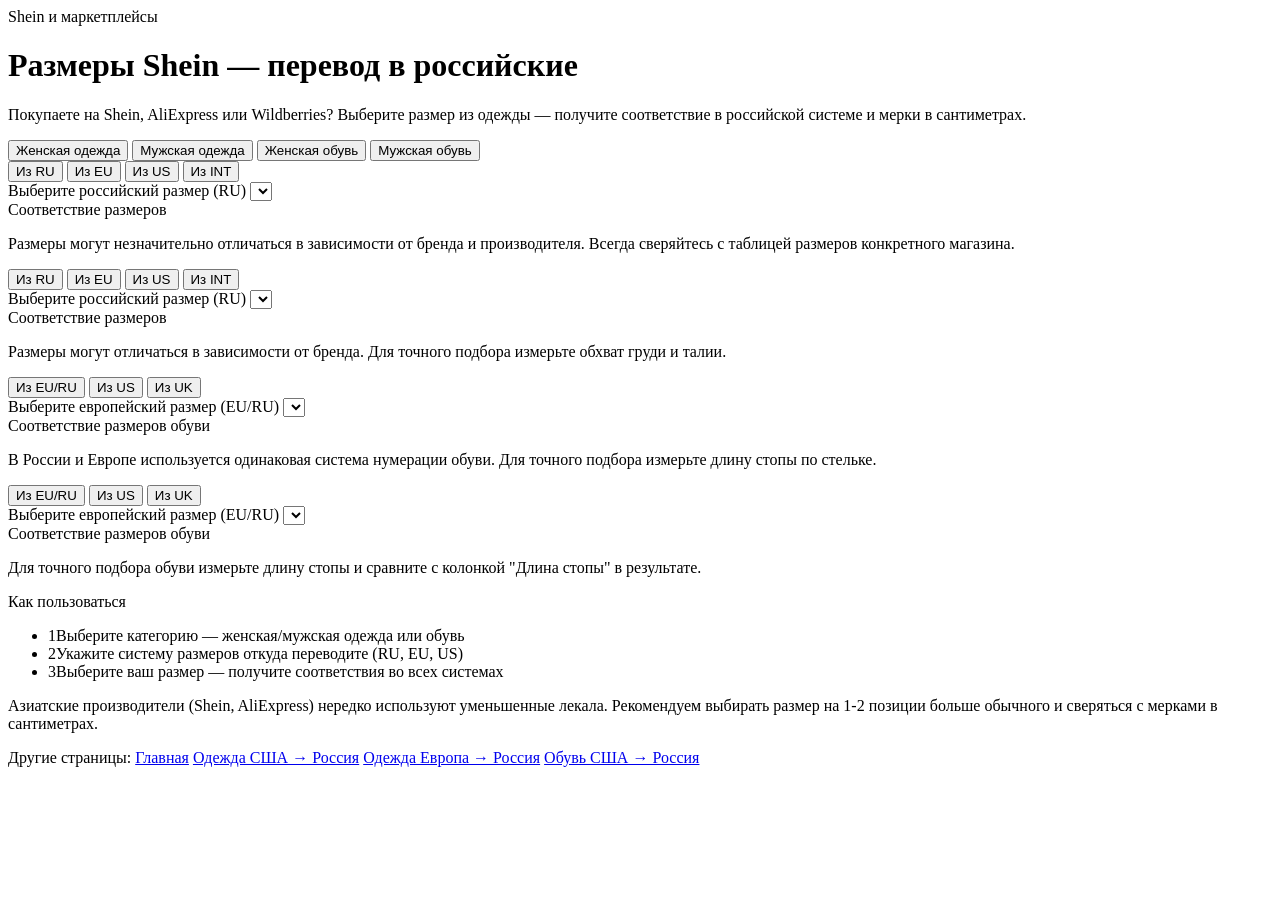
==== razmer-shein-wildberries.html @ 221fbdb4 "Add files via upload" ====
<!DOCTYPE html>
<html lang="ru">
<head>
<meta charset="UTF-8">
<meta name="viewport" content="width=device-width, initial-scale=1.0">
<title>Размеры Shein и Wildberries — как перевести в российский | Size-RU</title>
<meta name="description" content="Как перевести размеры Shein в российские. Таблица соответствия размеров для заказов с Shein, AliExpress, Wildberries.">
<link rel="canonical" href="https://size-ru.ru/razmer-shein-wildberries.html">
<link rel="icon" href="./favicon.svg" type="image/svg+xml">
<link rel="preconnect" href="https://fonts.googleapis.com">
<link rel="preconnect" href="https://fonts.gstatic.com" crossorigin>
<link href="https://fonts.googleapis.com/css2?family=Inter:wght@400;500;600&family=JetBrains+Mono:wght@500;600;700&display=swap" rel="stylesheet">
<link rel="stylesheet" href="./assets/style.css">
</head>
<body>
  <script type="text/javascript">
    (function(m,e,t,r,i,k,a){
        m[i]=m[i]||function(){(m[i].a=m[i].a||[]).push(arguments)};
        m[i].l=1*new Date();
        for (var j = 0; j < document.scripts.length; j++) {if (document.scripts[j].src === r) { return; }}
        k=e.createElement(t),a=e.getElementsByTagName(t)[0],k.async=1,k.src=r,a.parentNode.insertBefore(k,a)
    })(window, document,'script','https://mc.yandex.ru/metrika/tag.js?id=111348651', 'ym');
    ym(111348651, 'init', {ssr:true, webvisor:true, clickmap:true, ecommerce:"dataLayer", referrer: document.referrer, url: location.href, accurateTrackBounce:true, trackLinks:true});
</script>
<noscript><div><img src="https://mc.yandex.ru/watch/111348651" style="position:absolute; left:-9999px;" alt="" /></div></noscript>
<div class="page">
  <span class="eyebrow">Shein и маркетплейсы</span>
  <h1>Размеры Shein — перевод в российские</h1>
  <p class="sub">Покупаете на Shein, AliExpress или Wildberries? Выберите размер из одежды — получите соответствие в российской системе и мерки в сантиметрах.</p>

  <div class="cat-tabs">
    <button class="cat-btn active" data-cat="women-clothes">Женская одежда</button>
    <button class="cat-btn" data-cat="men-clothes">Мужская одежда</button>
    <button class="cat-btn" data-cat="women-shoes">Женская обувь</button>
    <button class="cat-btn" data-cat="men-shoes">Мужская обувь</button>
  </div>

  <div class="cat-panel active" id="panel-women-clothes">
    <div class="direction-wrap">
      <button class="dir-btn active" data-dir="ru">Из RU</button>
      <button class="dir-btn" data-dir="eu">Из EU</button>
      <button class="dir-btn" data-dir="us">Из US</button>
      <button class="dir-btn" data-dir="int">Из INT</button>
    </div>
    <div class="input-wrap">
      <label class="input-label" for="wc-select">Выберите российский размер (RU)</label>
      <select class="size-select" id="wc-select"></select>
    </div>
    <div class="result-block" id="wc-result">
      <div class="result-header"><span class="result-label">Соответствие размеров</span></div>
      <div class="result-grid"></div>
    </div>
    <p class="size-note">Размеры могут незначительно отличаться в зависимости от бренда и производителя. Всегда сверяйтесь с таблицей размеров конкретного магазина.</p>
  </div>

  <div class="cat-panel" id="panel-men-clothes">
    <div class="direction-wrap">
      <button class="dir-btn active" data-dir="ru">Из RU</button>
      <button class="dir-btn" data-dir="eu">Из EU</button>
      <button class="dir-btn" data-dir="us">Из US</button>
      <button class="dir-btn" data-dir="int">Из INT</button>
    </div>
    <div class="input-wrap">
      <label class="input-label" for="mc-select">Выберите российский размер (RU)</label>
      <select class="size-select" id="mc-select"></select>
    </div>
    <div class="result-block" id="mc-result">
      <div class="result-header"><span class="result-label">Соответствие размеров</span></div>
      <div class="result-grid"></div>
    </div>
    <p class="size-note">Размеры могут отличаться в зависимости от бренда. Для точного подбора измерьте обхват груди и талии.</p>
  </div>

  <div class="cat-panel" id="panel-women-shoes">
    <div class="direction-wrap">
      <button class="dir-btn active" data-dir="eu">Из EU/RU</button>
      <button class="dir-btn" data-dir="us">Из US</button>
      <button class="dir-btn" data-dir="uk">Из UK</button>
    </div>
    <div class="input-wrap">
      <label class="input-label" for="ws-select">Выберите европейский размер (EU/RU)</label>
      <select class="size-select" id="ws-select"></select>
    </div>
    <div class="result-block" id="ws-result">
      <div class="result-header"><span class="result-label">Соответствие размеров обуви</span></div>
      <div class="result-grid"></div>
    </div>
    <p class="size-note">В России и Европе используется одинаковая система нумерации обуви. Для точного подбора измерьте длину стопы по стельке.</p>
  </div>

  <div class="cat-panel" id="panel-men-shoes">
    <div class="direction-wrap">
      <button class="dir-btn active" data-dir="eu">Из EU/RU</button>
      <button class="dir-btn" data-dir="us">Из US</button>
      <button class="dir-btn" data-dir="uk">Из UK</button>
    </div>
    <div class="input-wrap">
      <label class="input-label" for="ms-select">Выберите европейский размер (EU/RU)</label>
      <select class="size-select" id="ms-select"></select>
    </div>
    <div class="result-block" id="ms-result">
      <div class="result-header"><span class="result-label">Соответствие размеров обуви</span></div>
      <div class="result-grid"></div>
    </div>
    <p class="size-note">Для точного подбора обуви измерьте длину стопы и сравните с колонкой "Длина стопы" в результате.</p>
  </div>

  <section class="how">
    <p class="how-title">Как пользоваться</p>
    <ul class="how-list">
      <li><span class="how-num">1</span>Выберите категорию — женская/мужская одежда или обувь</li>
      <li><span class="how-num">2</span>Укажите систему размеров откуда переводите (RU, EU, US)</li>
      <li><span class="how-num">3</span>Выберите ваш размер — получите соответствия во всех системах</li>
    </ul>
  </section>

  <p class="disclaimer">Азиатские производители (Shein, AliExpress) нередко используют уменьшенные лекала. Рекомендуем выбирать размер на 1-2 позиции больше обычного и сверяться с мерками в сантиметрах.</p>

  <nav class="doc-links">
    <span>Другие страницы:</span>
    <a href="./index.html">Главная</a>
    <a href="./razmery-odezhdy-ssha-rossiya.html">Одежда США → Россия</a>
    <a href="./razmery-odezhdy-evropa-rossiya.html">Одежда Европа → Россия</a>
    <a href="./razmery-obuvi-ssha-rossiya.html">Обувь США → Россия</a>
  </nav>
</div>

<script src="./assets/tool.js"></script>
</body>
</html>
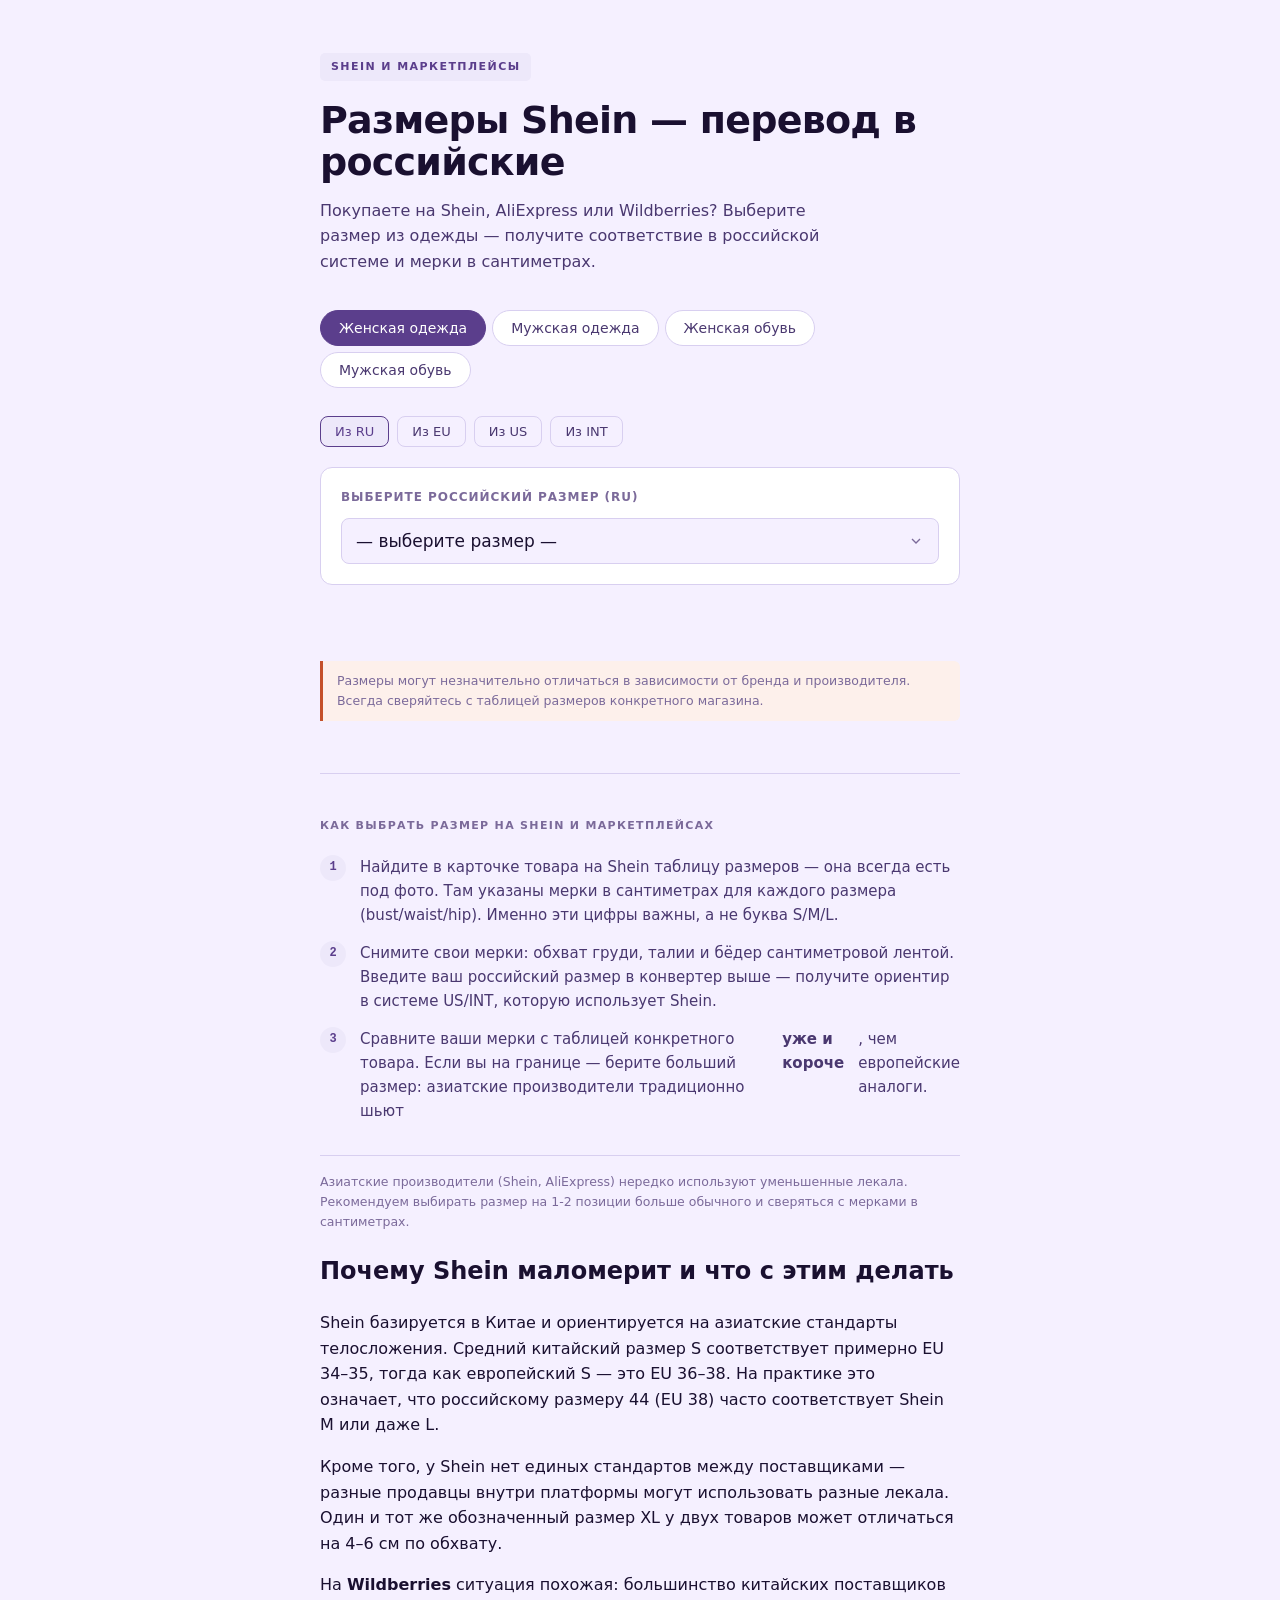
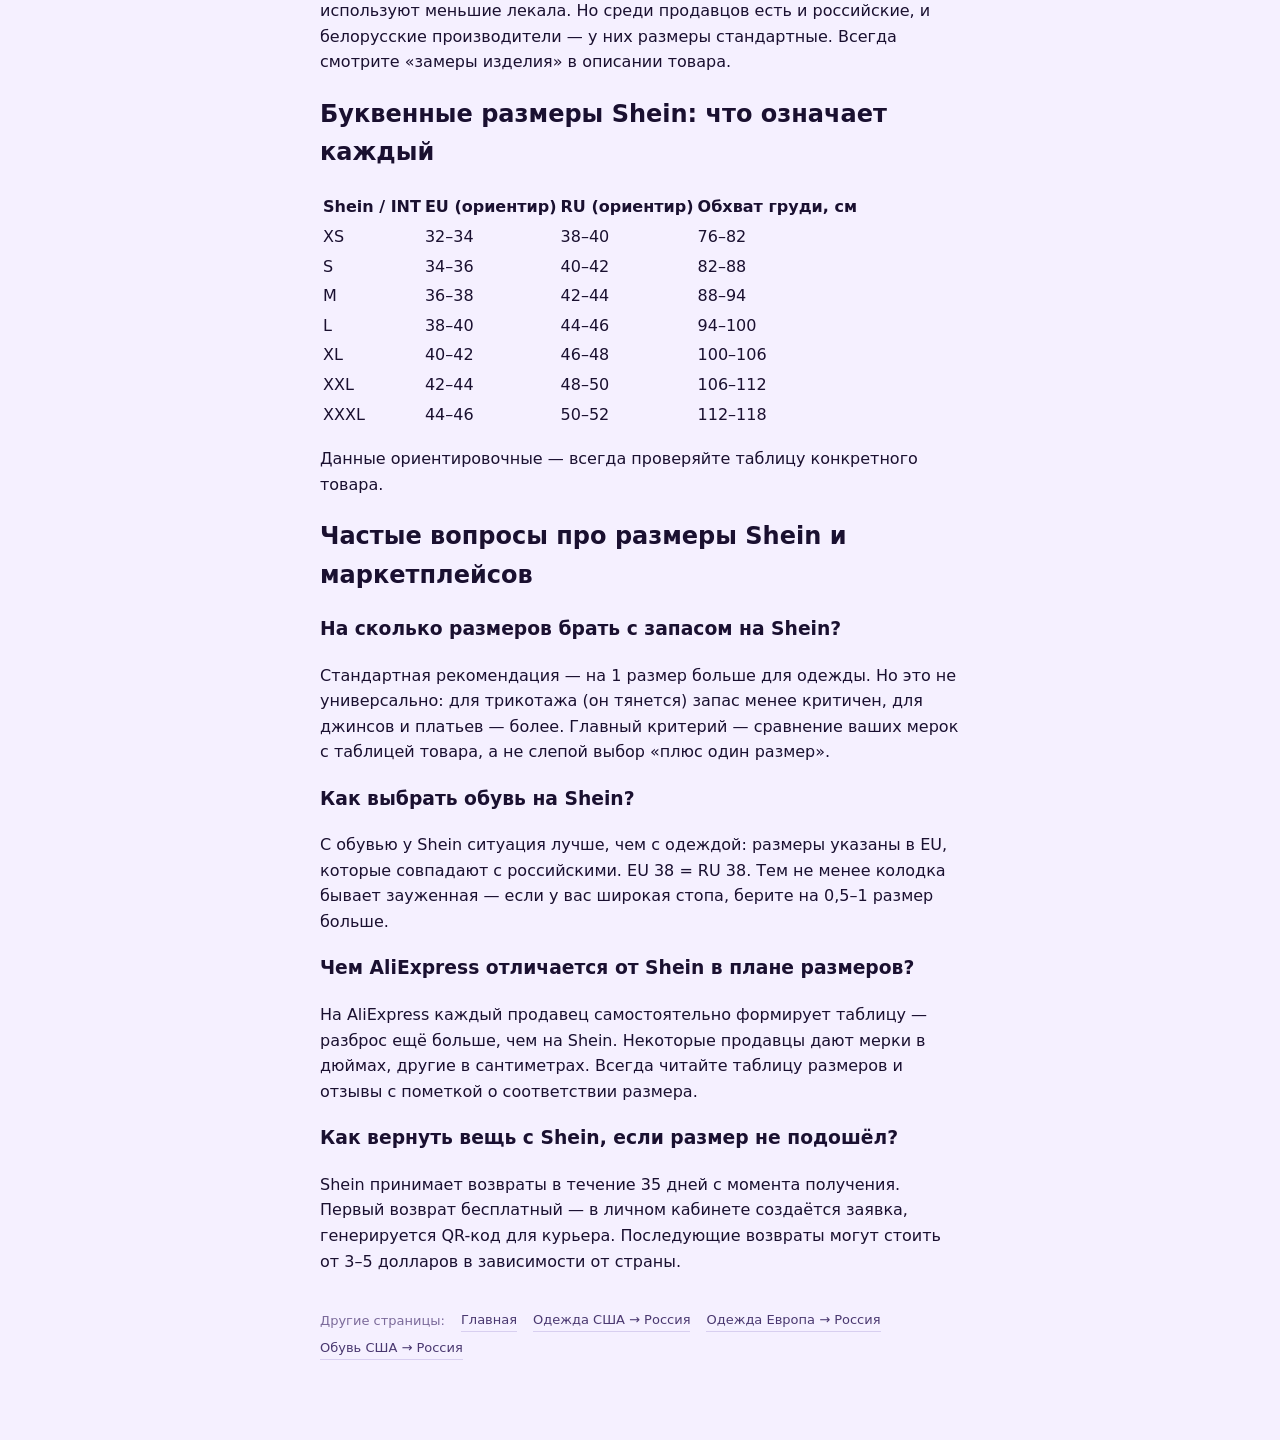
==== commit 071b84dc: "Add files via upload" ====
--- a/razmer-shein-wildberries.html
+++ b/razmer-shein-wildberries.html
@@ -1,130 +1,205 @@
-<!DOCTYPE html>
-<html lang="ru">
-<head>
-<meta charset="UTF-8">
-<meta name="viewport" content="width=device-width, initial-scale=1.0">
-<title>Размеры Shein и Wildberries — как перевести в российский | Size-RU</title>
-<meta name="description" content="Как перевести размеры Shein в российские. Таблица соответствия размеров для заказов с Shein, AliExpress, Wildberries.">
-<link rel="canonical" href="https://size-ru.ru/razmer-shein-wildberries.html">
-<link rel="icon" href="./favicon.svg" type="image/svg+xml">
-<link rel="preconnect" href="https://fonts.googleapis.com">
-<link rel="preconnect" href="https://fonts.gstatic.com" crossorigin>
-<link href="https://fonts.googleapis.com/css2?family=Inter:wght@400;500;600&family=JetBrains+Mono:wght@500;600;700&display=swap" rel="stylesheet">
-<link rel="stylesheet" href="./assets/style.css">
-</head>
-<body>
-  <script type="text/javascript">
-    (function(m,e,t,r,i,k,a){
-        m[i]=m[i]||function(){(m[i].a=m[i].a||[]).push(arguments)};
-        m[i].l=1*new Date();
-        for (var j = 0; j < document.scripts.length; j++) {if (document.scripts[j].src === r) { return; }}
-        k=e.createElement(t),a=e.getElementsByTagName(t)[0],k.async=1,k.src=r,a.parentNode.insertBefore(k,a)
-    })(window, document,'script','https://mc.yandex.ru/metrika/tag.js?id=111348651', 'ym');
-    ym(111348651, 'init', {ssr:true, webvisor:true, clickmap:true, ecommerce:"dataLayer", referrer: document.referrer, url: location.href, accurateTrackBounce:true, trackLinks:true});
-</script>
-<noscript><div><img src="https://mc.yandex.ru/watch/111348651" style="position:absolute; left:-9999px;" alt="" /></div></noscript>
-<div class="page">
-  <span class="eyebrow">Shein и маркетплейсы</span>
-  <h1>Размеры Shein — перевод в российские</h1>
-  <p class="sub">Покупаете на Shein, AliExpress или Wildberries? Выберите размер из одежды — получите соответствие в российской системе и мерки в сантиметрах.</p>
-
-  <div class="cat-tabs">
-    <button class="cat-btn active" data-cat="women-clothes">Женская одежда</button>
-    <button class="cat-btn" data-cat="men-clothes">Мужская одежда</button>
-    <button class="cat-btn" data-cat="women-shoes">Женская обувь</button>
-    <button class="cat-btn" data-cat="men-shoes">Мужская обувь</button>
-  </div>
-
-  <div class="cat-panel active" id="panel-women-clothes">
-    <div class="direction-wrap">
-      <button class="dir-btn active" data-dir="ru">Из RU</button>
-      <button class="dir-btn" data-dir="eu">Из EU</button>
-      <button class="dir-btn" data-dir="us">Из US</button>
-      <button class="dir-btn" data-dir="int">Из INT</button>
-    </div>
-    <div class="input-wrap">
-      <label class="input-label" for="wc-select">Выберите российский размер (RU)</label>
-      <select class="size-select" id="wc-select"></select>
-    </div>
-    <div class="result-block" id="wc-result">
-      <div class="result-header"><span class="result-label">Соответствие размеров</span></div>
-      <div class="result-grid"></div>
-    </div>
-    <p class="size-note">Размеры могут незначительно отличаться в зависимости от бренда и производителя. Всегда сверяйтесь с таблицей размеров конкретного магазина.</p>
-  </div>
-
-  <div class="cat-panel" id="panel-men-clothes">
-    <div class="direction-wrap">
-      <button class="dir-btn active" data-dir="ru">Из RU</button>
-      <button class="dir-btn" data-dir="eu">Из EU</button>
-      <button class="dir-btn" data-dir="us">Из US</button>
-      <button class="dir-btn" data-dir="int">Из INT</button>
-    </div>
-    <div class="input-wrap">
-      <label class="input-label" for="mc-select">Выберите российский размер (RU)</label>
-      <select class="size-select" id="mc-select"></select>
-    </div>
-    <div class="result-block" id="mc-result">
-      <div class="result-header"><span class="result-label">Соответствие размеров</span></div>
-      <div class="result-grid"></div>
-    </div>
-    <p class="size-note">Размеры могут отличаться в зависимости от бренда. Для точного подбора измерьте обхват груди и талии.</p>
-  </div>
-
-  <div class="cat-panel" id="panel-women-shoes">
-    <div class="direction-wrap">
-      <button class="dir-btn active" data-dir="eu">Из EU/RU</button>
-      <button class="dir-btn" data-dir="us">Из US</button>
-      <button class="dir-btn" data-dir="uk">Из UK</button>
-    </div>
-    <div class="input-wrap">
-      <label class="input-label" for="ws-select">Выберите европейский размер (EU/RU)</label>
-      <select class="size-select" id="ws-select"></select>
-    </div>
-    <div class="result-block" id="ws-result">
-      <div class="result-header"><span class="result-label">Соответствие размеров обуви</span></div>
-      <div class="result-grid"></div>
-    </div>
-    <p class="size-note">В России и Европе используется одинаковая система нумерации обуви. Для точного подбора измерьте длину стопы по стельке.</p>
-  </div>
-
-  <div class="cat-panel" id="panel-men-shoes">
-    <div class="direction-wrap">
-      <button class="dir-btn active" data-dir="eu">Из EU/RU</button>
-      <button class="dir-btn" data-dir="us">Из US</button>
-      <button class="dir-btn" data-dir="uk">Из UK</button>
-    </div>
-    <div class="input-wrap">
-      <label class="input-label" for="ms-select">Выберите европейский размер (EU/RU)</label>
-      <select class="size-select" id="ms-select"></select>
-    </div>
-    <div class="result-block" id="ms-result">
-      <div class="result-header"><span class="result-label">Соответствие размеров обуви</span></div>
-      <div class="result-grid"></div>
-    </div>
-    <p class="size-note">Для точного подбора обуви измерьте длину стопы и сравните с колонкой "Длина стопы" в результате.</p>
-  </div>
-
-  <section class="how">
-    <p class="how-title">Как пользоваться</p>
-    <ul class="how-list">
-      <li><span class="how-num">1</span>Выберите категорию — женская/мужская одежда или обувь</li>
-      <li><span class="how-num">2</span>Укажите систему размеров откуда переводите (RU, EU, US)</li>
-      <li><span class="how-num">3</span>Выберите ваш размер — получите соответствия во всех системах</li>
-    </ul>
-  </section>
-
-  <p class="disclaimer">Азиатские производители (Shein, AliExpress) нередко используют уменьшенные лекала. Рекомендуем выбирать размер на 1-2 позиции больше обычного и сверяться с мерками в сантиметрах.</p>
-
-  <nav class="doc-links">
-    <span>Другие страницы:</span>
-    <a href="./index.html">Главная</a>
-    <a href="./razmery-odezhdy-ssha-rossiya.html">Одежда США → Россия</a>
-    <a href="./razmery-odezhdy-evropa-rossiya.html">Одежда Европа → Россия</a>
-    <a href="./razmery-obuvi-ssha-rossiya.html">Обувь США → Россия</a>
-  </nav>
-</div>
-
-<script src="./assets/tool.js"></script>
-</body>
-</html>
+<!DOCTYPE html>
+<html lang="ru">
+<head>
+<meta charset="UTF-8">
+<meta name="viewport" content="width=device-width, initial-scale=1.0">
+<title>Размеры Shein и Wildberries — как перевести в российский | Size-RU</title>
+<meta name="description" content="Как перевести размеры Shein в российские. Таблица соответствия размеров для заказов с Shein, AliExpress, Wildberries.">
+<link rel="canonical" href="https://size-ru.ru/razmer-shein-wildberries.html">
+<link rel="icon" href="./favicon.svg" type="image/svg+xml">
+<link rel="preconnect" href="https://fonts.googleapis.com">
+<link rel="preconnect" href="https://fonts.gstatic.com" crossorigin>
+<link href="https://fonts.googleapis.com/css2?family=Inter:wght@400;500;600&family=JetBrains+Mono:wght@500;600;700&display=swap" rel="stylesheet">
+<link rel="stylesheet" href="./assets/style.css">
+</head>
+<body>
+  <script type="text/javascript">
+    (function(m,e,t,r,i,k,a){
+        m[i]=m[i]||function(){(m[i].a=m[i].a||[]).push(arguments)};
+        m[i].l=1*new Date();
+        for (var j = 0; j < document.scripts.length; j++) {if (document.scripts[j].src === r) { return; }}
+        k=e.createElement(t),a=e.getElementsByTagName(t)[0],k.async=1,k.src=r,a.parentNode.insertBefore(k,a)
+    })(window, document,'script','https://mc.yandex.ru/metrika/tag.js?id=111348651', 'ym');
+    ym(111348651, 'init', {ssr:true, webvisor:true, clickmap:true, ecommerce:"dataLayer", referrer: document.referrer, url: location.href, accurateTrackBounce:true, trackLinks:true});
+</script>
+<noscript><div><img src="https://mc.yandex.ru/watch/111348651" style="position:absolute; left:-9999px;" alt="" /></div></noscript>
+<div class="page">
+  <span class="eyebrow">Shein и маркетплейсы</span>
+  <h1>Размеры Shein — перевод в российские</h1>
+  <p class="sub">Покупаете на Shein, AliExpress или Wildberries? Выберите размер из одежды — получите соответствие в российской системе и мерки в сантиметрах.</p>
+
+  <div class="cat-tabs">
+    <button class="cat-btn active" data-cat="women-clothes">Женская одежда</button>
+    <button class="cat-btn" data-cat="men-clothes">Мужская одежда</button>
+    <button class="cat-btn" data-cat="women-shoes">Женская обувь</button>
+    <button class="cat-btn" data-cat="men-shoes">Мужская обувь</button>
+  </div>
+
+  <div class="cat-panel active" id="panel-women-clothes">
+    <div class="direction-wrap">
+      <button class="dir-btn active" data-dir="ru">Из RU</button>
+      <button class="dir-btn" data-dir="eu">Из EU</button>
+      <button class="dir-btn" data-dir="us">Из US</button>
+      <button class="dir-btn" data-dir="int">Из INT</button>
+    </div>
+    <div class="input-wrap">
+      <label class="input-label" for="wc-select">Выберите российский размер (RU)</label>
+      <select class="size-select" id="wc-select"></select>
+    </div>
+    <div class="result-block" id="wc-result">
+      <div class="result-header"><span class="result-label">Соответствие размеров</span></div>
+      <div class="result-grid"></div>
+    </div>
+    <p class="size-note">Размеры могут незначительно отличаться в зависимости от бренда и производителя. Всегда сверяйтесь с таблицей размеров конкретного магазина.</p>
+  </div>
+
+  <div class="cat-panel" id="panel-men-clothes">
+    <div class="direction-wrap">
+      <button class="dir-btn active" data-dir="ru">Из RU</button>
+      <button class="dir-btn" data-dir="eu">Из EU</button>
+      <button class="dir-btn" data-dir="us">Из US</button>
+      <button class="dir-btn" data-dir="int">Из INT</button>
+    </div>
+    <div class="input-wrap">
+      <label class="input-label" for="mc-select">Выберите российский размер (RU)</label>
+      <select class="size-select" id="mc-select"></select>
+    </div>
+    <div class="result-block" id="mc-result">
+      <div class="result-header"><span class="result-label">Соответствие размеров</span></div>
+      <div class="result-grid"></div>
+    </div>
+    <p class="size-note">Размеры могут отличаться в зависимости от бренда. Для точного подбора измерьте обхват груди и талии.</p>
+  </div>
+
+  <div class="cat-panel" id="panel-women-shoes">
+    <div class="direction-wrap">
+      <button class="dir-btn active" data-dir="eu">Из EU/RU</button>
+      <button class="dir-btn" data-dir="us">Из US</button>
+      <button class="dir-btn" data-dir="uk">Из UK</button>
+    </div>
+    <div class="input-wrap">
+      <label class="input-label" for="ws-select">Выберите европейский размер (EU/RU)</label>
+      <select class="size-select" id="ws-select"></select>
+    </div>
+    <div class="result-block" id="ws-result">
+      <div class="result-header"><span class="result-label">Соответствие размеров обуви</span></div>
+      <div class="result-grid"></div>
+    </div>
+    <p class="size-note">В России и Европе используется одинаковая система нумерации обуви. Для точного подбора измерьте длину стопы по стельке.</p>
+  </div>
+
+  <div class="cat-panel" id="panel-men-shoes">
+    <div class="direction-wrap">
+      <button class="dir-btn active" data-dir="eu">Из EU/RU</button>
+      <button class="dir-btn" data-dir="us">Из US</button>
+      <button class="dir-btn" data-dir="uk">Из UK</button>
+    </div>
+    <div class="input-wrap">
+      <label class="input-label" for="ms-select">Выберите европейский размер (EU/RU)</label>
+      <select class="size-select" id="ms-select"></select>
+    </div>
+    <div class="result-block" id="ms-result">
+      <div class="result-header"><span class="result-label">Соответствие размеров обуви</span></div>
+      <div class="result-grid"></div>
+    </div>
+    <p class="size-note">Для точного подбора обуви измерьте длину стопы и сравните с колонкой "Длина стопы" в результате.</p>
+  </div>
+
+  <section class="how">
+  <p class="how-title">Как выбрать размер на Shein и маркетплейсах</p>
+  <ul class="how-list">
+    <li>
+      <span class="how-num">1</span>Найдите в карточке товара на Shein таблицу размеров — она всегда
+      есть под фото. Там указаны мерки в сантиметрах для каждого размера
+      (bust/waist/hip). Именно эти цифры важны, а не буква S/M/L.
+    </li>
+    <li>
+      <span class="how-num">2</span>Снимите свои мерки: обхват груди, талии и бёдер сантиметровой
+      лентой. Введите ваш российский размер в конвертер выше — получите
+      ориентир в системе US/INT, которую использует Shein.
+    </li>
+    <li>
+      <span class="how-num">3</span>Сравните ваши мерки с таблицей конкретного товара.
+      Если вы на границе — берите больший размер: азиатские производители
+      традиционно шьют <strong>уже и короче</strong>, чем европейские аналоги.
+    </li>
+  </ul>
+</section>
+
+  <p class="disclaimer">Азиатские производители (Shein, AliExpress) нередко используют уменьшенные лекала. Рекомендуем выбирать размер на 1-2 позиции больше обычного и сверяться с мерками в сантиметрах.</p>
+
+  <section class="article-section">
+  <h2>Почему Shein маломерит и что с этим делать</h2>
+  <p>Shein базируется в Китае и ориентируется на азиатские стандарты телосложения.
+  Средний китайский размер S соответствует примерно EU 34–35, тогда как
+  европейский S — это EU 36–38. На практике это означает, что российскому
+  размеру 44 (EU 38) часто соответствует Shein M или даже L.</p>
+  <p>Кроме того, у Shein нет единых стандартов между поставщиками — разные
+  продавцы внутри платформы могут использовать разные лекала. Один и тот же
+  обозначенный размер XL у двух товаров может отличаться на 4–6 см по обхвату.</p>
+  <p>На <strong>Wildberries</strong> ситуация похожая: большинство китайских
+  поставщиков используют меньшие лекала. Но среди продавцов есть и российские,
+  и белорусские производители — у них размеры стандартные. Всегда смотрите
+  «замеры изделия» в описании товара.</p>
+
+  <h2>Буквенные размеры Shein: что означает каждый</h2>
+  <table class="req-table">
+    <tr><th>Shein / INT</th><th>EU (ориентир)</th><th>RU (ориентир)</th><th>Обхват груди, см</th></tr>
+    <tr><td>XS</td><td>32–34</td><td>38–40</td><td>76–82</td></tr>
+    <tr><td>S</td><td>34–36</td><td>40–42</td><td>82–88</td></tr>
+    <tr><td>M</td><td>36–38</td><td>42–44</td><td>88–94</td></tr>
+    <tr><td>L</td><td>38–40</td><td>44–46</td><td>94–100</td></tr>
+    <tr><td>XL</td><td>40–42</td><td>46–48</td><td>100–106</td></tr>
+    <tr><td>XXL</td><td>42–44</td><td>48–50</td><td>106–112</td></tr>
+    <tr><td>XXXL</td><td>44–46</td><td>50–52</td><td>112–118</td></tr>
+  </table>
+  <p class="rules-note">Данные ориентировочные — всегда проверяйте таблицу конкретного товара.</p>
+</section>
+
+<section class="faq">
+  <h2>Частые вопросы про размеры Shein и маркетплейсов</h2>
+
+  <div class="faq-item">
+    <h3>На сколько размеров брать с запасом на Shein?</h3>
+    <p>Стандартная рекомендация — на 1 размер больше для одежды. Но это
+    не универсально: для трикотажа (он тянется) запас менее критичен,
+    для джинсов и платьев — более. Главный критерий — сравнение ваших
+    мерок с таблицей товара, а не слепой выбор «плюс один размер».</p>
+  </div>
+
+  <div class="faq-item">
+    <h3>Как выбрать обувь на Shein?</h3>
+    <p>С обувью у Shein ситуация лучше, чем с одеждой: размеры указаны в EU,
+    которые совпадают с российскими. EU 38 = RU 38. Тем не менее колодка
+    бывает зауженная — если у вас широкая стопа, берите на 0,5–1 размер больше.</p>
+  </div>
+
+  <div class="faq-item">
+    <h3>Чем AliExpress отличается от Shein в плане размеров?</h3>
+    <p>На AliExpress каждый продавец самостоятельно формирует таблицу —
+    разброс ещё больше, чем на Shein. Некоторые продавцы дают мерки в дюймах,
+    другие в сантиметрах. Всегда читайте таблицу размеров и отзывы
+    с пометкой о соответствии размера.</p>
+  </div>
+
+  <div class="faq-item">
+    <h3>Как вернуть вещь с Shein, если размер не подошёл?</h3>
+    <p>Shein принимает возвраты в течение 35 дней с момента получения.
+    Первый возврат бесплатный — в личном кабинете создаётся заявка,
+    генерируется QR-код для курьера. Последующие возвраты могут стоить
+    от 3–5 долларов в зависимости от страны.</p>
+  </div>
+</section>
+
+<nav class="doc-links">
+    <span>Другие страницы:</span>
+    <a href="./index.html">Главная</a>
+    <a href="./razmery-odezhdy-ssha-rossiya.html">Одежда США → Россия</a>
+    <a href="./razmery-odezhdy-evropa-rossiya.html">Одежда Европа → Россия</a>
+    <a href="./razmery-obuvi-ssha-rossiya.html">Обувь США → Россия</a>
+  </nav>
+</div>
+
+<script src="./assets/tool.js"></script>
+</body>
+</html>
--- a/assets/style.css
+++ b/assets/style.css
@@ -0,0 +1,325 @@
+:root {
+  --paper: #F5F0FF;
+  --paper-raised: #FFFFFF;
+  --ink: #1A1030;
+  --ink-soft: #4A3870;
+  --muted: #7B6A9A;
+  --line: #D8CFF0;
+  --accent: #5B3E8C;
+  --accent-soft: #EDE8FA;
+  --warm: #C4502A;
+  --warm-soft: #FDF0EB;
+  --radius: 12px;
+}
+
+*, *::before, *::after { box-sizing: border-box; }
+html, body { margin: 0; padding: 0; }
+
+body {
+  background: var(--paper);
+  color: var(--ink);
+  font-family: 'Inter', system-ui, sans-serif;
+  -webkit-font-smoothing: antialiased;
+  line-height: 1.6;
+}
+
+.mono { font-family: 'JetBrains Mono', 'Fira Mono', monospace; }
+
+.page {
+  max-width: 680px;
+  margin: 0 auto;
+  padding: 52px 20px 80px;
+}
+
+.eyebrow {
+  display: inline-flex;
+  align-items: center;
+  gap: 7px;
+  font-size: 11px;
+  font-weight: 600;
+  letter-spacing: .13em;
+  text-transform: uppercase;
+  color: var(--accent);
+  background: var(--accent-soft);
+  padding: 5px 11px;
+  border-radius: 5px;
+  margin-bottom: 18px;
+}
+
+h1 {
+  font-size: clamp(26px, 4.2vw, 38px);
+  line-height: 1.12;
+  letter-spacing: -.02em;
+  margin: 0 0 14px;
+}
+
+.sub {
+  color: var(--ink-soft);
+  font-size: 16px;
+  max-width: 50ch;
+  margin: 0 0 36px;
+}
+
+/* Вкладки категорий */
+.cat-tabs {
+  display: flex;
+  flex-wrap: wrap;
+  gap: 6px;
+  margin-bottom: 28px;
+}
+
+.cat-btn {
+  font-family: 'Inter', system-ui, sans-serif;
+  font-size: 14px;
+  font-weight: 500;
+  padding: 9px 18px;
+  border-radius: 999px;
+  border: 1.5px solid var(--line);
+  background: var(--paper-raised);
+  color: var(--ink-soft);
+  cursor: pointer;
+  transition: all .15s;
+}
+
+.cat-btn:hover { border-color: var(--accent); color: var(--accent); }
+.cat-btn.active {
+  background: var(--accent);
+  color: #fff;
+  border-color: var(--accent);
+}
+
+/* Панели */
+.cat-panel { display: none; }
+.cat-panel.active { display: block; }
+
+/* Направление конвертации */
+.direction-wrap {
+  display: flex;
+  gap: 8px;
+  margin-bottom: 20px;
+  flex-wrap: wrap;
+}
+
+.dir-btn {
+  font-family: 'Inter', system-ui, sans-serif;
+  font-size: 13px;
+  font-weight: 500;
+  padding: 7px 14px;
+  border-radius: 8px;
+  border: 1.5px solid var(--line);
+  background: var(--paper);
+  color: var(--ink-soft);
+  cursor: pointer;
+  transition: all .15s;
+}
+
+.dir-btn.active {
+  background: var(--accent-soft);
+  border-color: var(--accent);
+  color: var(--accent);
+}
+
+/* Блок ввода */
+.input-wrap {
+  background: var(--paper-raised);
+  border: 1.5px solid var(--line);
+  border-radius: var(--radius);
+  padding: 20px;
+  margin-bottom: 20px;
+}
+
+.input-label {
+  font-size: 12px;
+  font-weight: 600;
+  letter-spacing: .08em;
+  text-transform: uppercase;
+  color: var(--muted);
+  display: block;
+  margin-bottom: 10px;
+}
+
+.size-select {
+  width: 100%;
+  font-family: 'Inter', system-ui, sans-serif;
+  font-size: 17px;
+  padding: 12px 14px;
+  border-radius: 8px;
+  border: 1.5px solid var(--line);
+  background: var(--paper);
+  color: var(--ink);
+  cursor: pointer;
+  outline: none;
+  transition: border-color .15s;
+  appearance: none;
+  background-image: url("data:image/svg+xml,%3Csvg xmlns='http://www.w3.org/2000/svg' width='16' height='16' viewBox='0 0 24 24' fill='none' stroke='%237B6A9A' stroke-width='2'%3E%3Cpath d='M6 9l6 6 6-6'/%3E%3C/svg%3E");
+  background-repeat: no-repeat;
+  background-position: right 14px center;
+  padding-right: 40px;
+}
+
+.size-select:focus { border-color: var(--accent); }
+
+/* Результат */
+.result-block {
+  background: var(--paper-raised);
+  border: 1.5px solid var(--line);
+  border-radius: var(--radius);
+  overflow: hidden;
+  opacity: 0;
+  transform: translateY(6px);
+  transition: opacity .25s ease, transform .25s ease;
+  pointer-events: none;
+}
+
+.result-block.show {
+  opacity: 1;
+  transform: translateY(0);
+  pointer-events: auto;
+}
+
+.result-header {
+  padding: 12px 18px;
+  background: var(--accent-soft);
+  border-bottom: 1px solid var(--line);
+  display: flex;
+  align-items: center;
+  justify-content: space-between;
+}
+
+.result-label {
+  font-size: 11px;
+  font-weight: 600;
+  letter-spacing: .1em;
+  text-transform: uppercase;
+  color: var(--accent);
+}
+
+/* Сетка результатов */
+.result-grid {
+  display: grid;
+  grid-template-columns: repeat(auto-fill, minmax(130px, 1fr));
+  gap: 0;
+}
+
+.result-cell {
+  padding: 16px 18px;
+  border-right: 1px solid var(--line);
+  border-bottom: 1px solid var(--line);
+}
+
+.result-cell:last-child { border-right: none; }
+
+.cell-label {
+  font-size: 11px;
+  font-weight: 600;
+  letter-spacing: .08em;
+  text-transform: uppercase;
+  color: var(--muted);
+  margin-bottom: 6px;
+}
+
+.cell-value {
+  font-family: 'JetBrains Mono', 'Fira Mono', monospace;
+  font-size: 22px;
+  font-weight: 700;
+  color: var(--ink);
+}
+
+.cell-sub {
+  font-size: 12px;
+  color: var(--muted);
+  margin-top: 4px;
+}
+
+/* Заметка */
+.size-note {
+  font-size: 12.5px;
+  color: var(--muted);
+  margin-top: 12px;
+  padding: 10px 14px;
+  background: var(--warm-soft);
+  border-left: 3px solid var(--warm);
+  border-radius: 0 6px 6px 0;
+}
+
+/* Как работает */
+.how {
+  margin-top: 52px;
+  padding-top: 32px;
+  border-top: 1px solid var(--line);
+}
+
+.how-title {
+  font-size: 11px;
+  font-weight: 600;
+  letter-spacing: .12em;
+  text-transform: uppercase;
+  color: var(--muted);
+  margin-bottom: 20px;
+}
+
+.how-list {
+  list-style: none;
+  margin: 0; padding: 0;
+  display: flex;
+  flex-direction: column;
+  gap: 14px;
+}
+
+.how-list li {
+  display: flex;
+  gap: 14px;
+  align-items: flex-start;
+  font-size: 15px;
+  color: var(--ink-soft);
+}
+
+.how-num {
+  font-family: 'JetBrains Mono', monospace;
+  font-size: 12px;
+  color: var(--accent);
+  background: var(--accent-soft);
+  width: 26px; height: 26px;
+  flex-shrink: 0;
+  border-radius: 50%;
+  display: flex;
+  align-items: center;
+  justify-content: center;
+  font-weight: 600;
+}
+
+.doc-links {
+  margin-top: 36px;
+  font-size: 13px;
+  color: var(--muted);
+  display: flex;
+  flex-wrap: wrap;
+  gap: 6px 16px;
+  align-items: center;
+}
+
+.doc-links a {
+  color: var(--ink-soft);
+  text-decoration: none;
+  border-bottom: 1px solid var(--line);
+  transition: color .15s, border-color .15s;
+}
+
+.doc-links a:hover { color: var(--accent); border-color: var(--accent); }
+
+.disclaimer {
+  margin-top: 32px;
+  font-size: 12.5px;
+  color: var(--muted);
+  border-top: 1px solid var(--line);
+  padding-top: 16px;
+}
+
+@media (max-width: 480px) {
+  .page { padding: 32px 16px 60px; }
+  .result-grid { grid-template-columns: 1fr 1fr; }
+}
+
+@media (prefers-reduced-motion: reduce) {
+  .result-block { transition: none !important; }
+}
